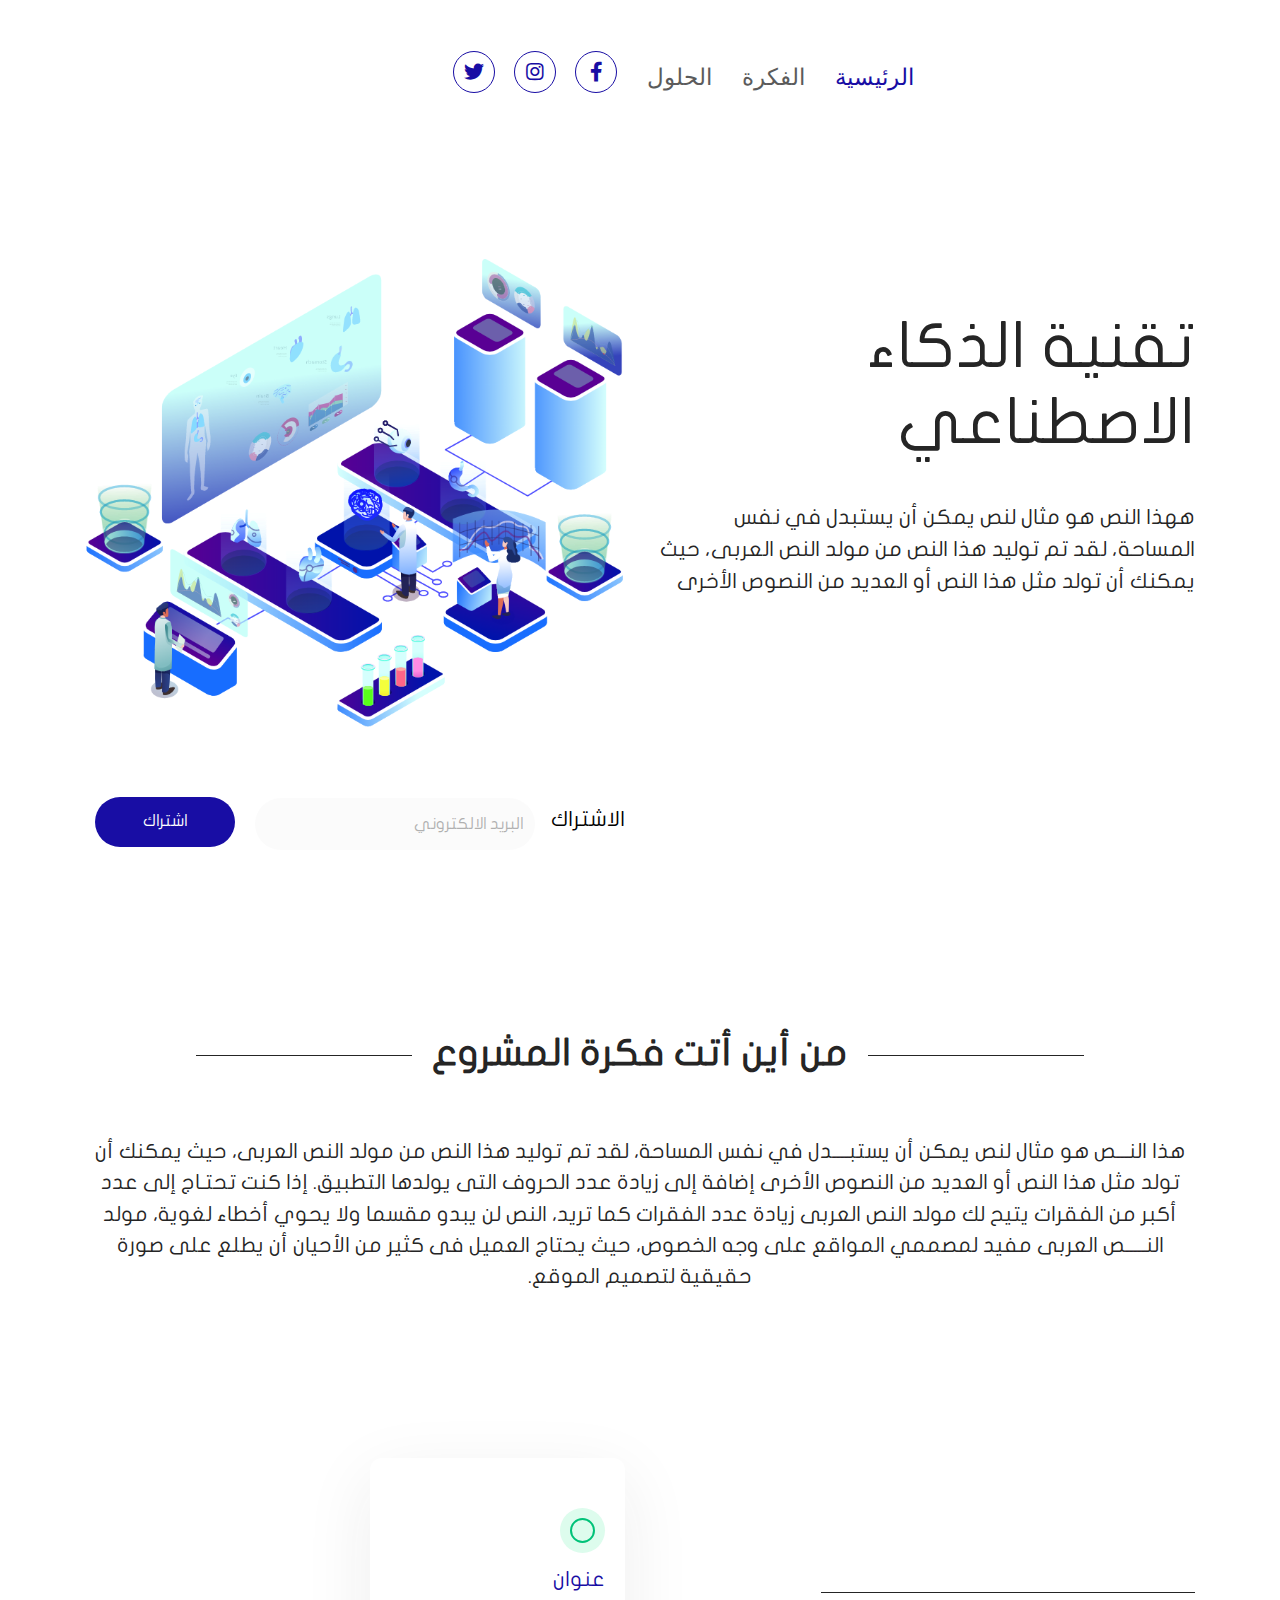
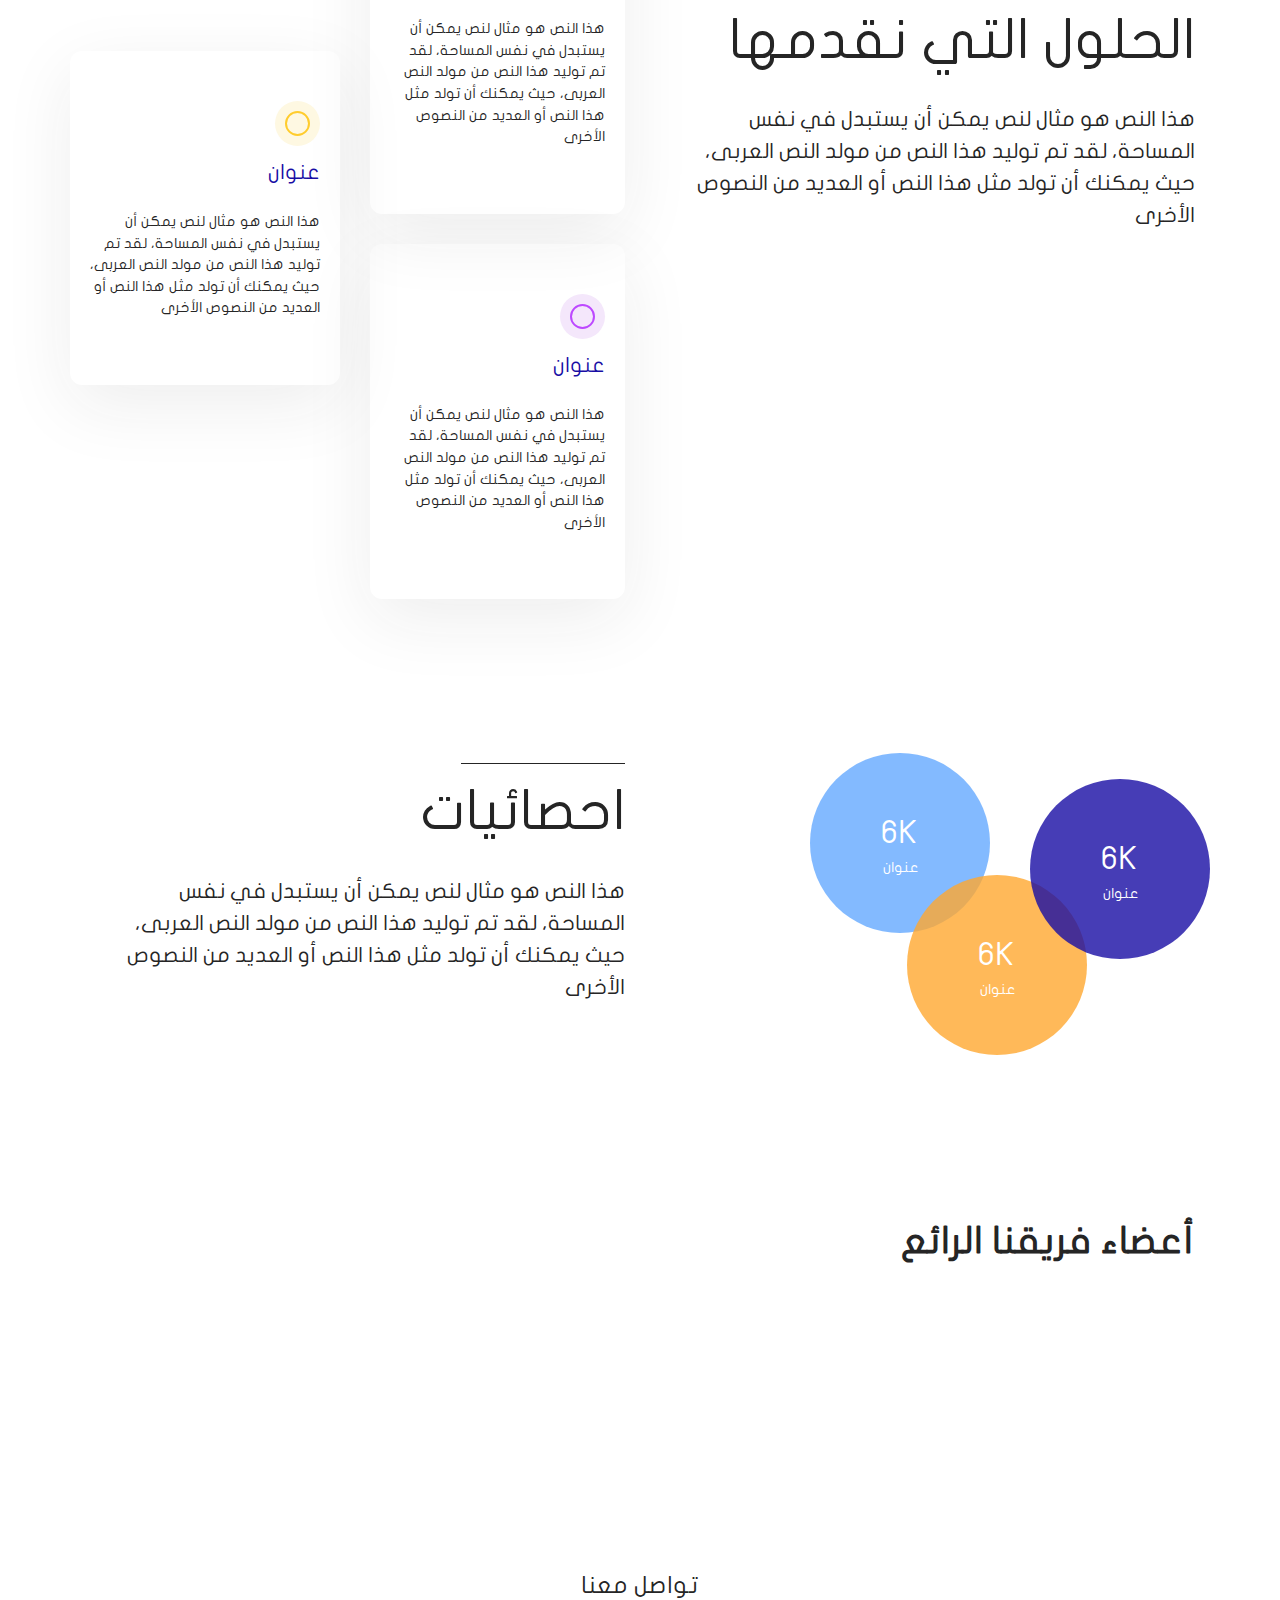
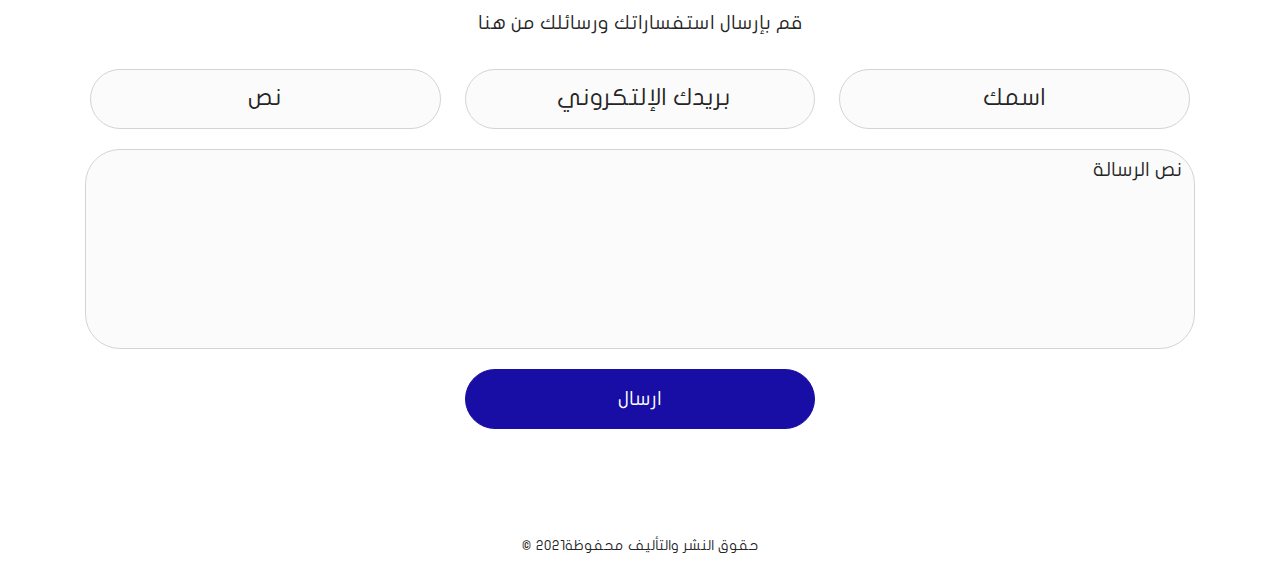
==== index.html @ a1c5e6f7 "upload" ====
<html>

<head>
  <meta charset="utf-8">
  <meta name="viewport" content="width=device-width, initial-scale=1.0">
  <meta name="description" content="">
  <meta name="author" content="">
  <title> الذكاء الاصطناعي </title>
  <link href="assets/css/bootstrap.min.css" rel="stylesheet">
  <link rel="stylesheet" href="https://use.fontawesome.com/releases/v5.5.0/css/all.css">
  <link href='http://fonts.googleapis.com/css?family=Open+Sans:300,400,600,700' rel='stylesheet' type='text/css'>
  <link href="https://cdn.lineicons.com/2.0/LineIcons.css" rel="stylesheet">
  <link href="assets/css/owl.carousel.css" rel="stylesheet">

  <link href="assets/css/style.css" rel="stylesheet">

</head>
<!--/head-->

<body>
  <section class="hero">
    <header>
      <div class="container-fluid">
        <div class="row">
          <div class="col-md-12">
            <nav class="navbar navbar-expand-lg ">
              <a class="navbar-brand logo" href="index.html"> <img src="assets/images/logo.png" alt=""></a>
              <button class="navbar-toggler" type="button" data-toggle="collapse" data-target="#navbarNav"
                aria-controls="navbarNav" aria-expanded="false" aria-label="Toggle navigation">
                <div class="mobileMenu"><i></i><i></i><i></i></div>
              </button>
              <div class="collapse navbar-collapse" id="navbarNav">
                <ul class="navbar-nav">
                  <li class="nav-item active">
                    <a class="nav-link" href="index.html">الرئيسية </a>
                  </li>

                  <li class="nav-item">
                    <a class="nav-link" href="#services"> الفكرة </a>
                  </li>
                  <li class="nav-item">
                    <a class="nav-link" href="#start"> الحلول</a>
                  </li>


                </ul>
                <ul class="socialIcons clearfix">
                  <li class="facebook">
                    <a href="#"><i class="fab fa-facebook-f"></i></a>
                  </li>
                  <li class="insta">
                    <a href="#"><i class="fab fa-instagram"></i></a>
                  </li>
                  <li class="twitter">
                    <a href="#"><i class="fab fa-twitter"></i></a>
                  </li>
                </ul>
              </div>
            </nav>
            </a>
          </div>
        </div>
      </div>
    </header>
    <div class="heroSection">
      <div class="container">
        <div class="row">
          <div class="col-md-6">
            <div class="heroText">
              <h5>تقنية
                الذكاء الاصطناعي</h5>
              <span>ههذا النص هو مثال لنص يمكن أن يستبدل في نفس المساحة، لقد تم توليد هذا النص من مولد النص العربى، حيث
                يمكنك أن تولد مثل هذا النص أو العديد من النصوص الأخرى</span>
            </div>
          </div>
          <div class="col-md-6">
            <div class="heroImg">
              <img src="assets/images/hero.png" alt="">
            </div>
            <div class="subscribeBox">
              <form class="subscribeForm">
                <div class="form-group">
                  <label for="">الاشتراك</label>
                  <input type="email" class="form-control" placeholder="البريد الالكتروني">
                </div>
                <button class="btn subscribeBtn"> اشتراك</button>
              </form>
            </div>
          </div>
        </div>
      </div>

    </div>
  </section>
  <section class="idea" id="idea">
    <div class="container">
      <div class="row">
        <div class="col-md-12 justify-content-centers">
          <h5 class="ideaTitle">
            <span> من أين أتت فكرة المشروع</span>
          </h5>
          <p> هذا النـــص هو مثال لنص يمكن أن يستبــــدل في نفس المساحة، لقد تم توليد هذا النص من مولد النص العربى، حيث
            يمكنك أن تولد مثل هذا النص أو العديد من النصوص الأخرى إضافة إلى زيادة عدد الحروف التى يولدها التطبيق.
            إذا كنت تحتـاج إلى عدد أكبر من الفقرات يتيح لك مولد النص العربى زيادة عدد الفقرات كما تريد، النص لن يبدو
            مقسما
            ولا يحوي أخطاء لغوية، مولد النـــــص العربى مفيد لمصممي المواقع على وجه الخصوص، حيث يحتاج العميل فى كثير من
            الأحيان أن يطلع على صورة حقيقية لتصميم الموقع.</p>
        </div>
      </div>
    </div>
  </section>
  <section class="solutions" id="solutions">
    <div class="container">
      <div class="row">
        <div class="col-md-6">
          <div class="sectionTitle">
            <h4> <span>الحلول التي نقدمها</span> </h4>
            <p>هذا النص هو مثال لنص يمكن أن يستبدل في نفس المساحة، لقد تم توليد هذا النص من مولد النص العربى، حيث يمكنك
              أن تولد مثل هذا النص أو العديد من النصوص الأخرى</p>
          </div>

        </div>
        <div class="col-md-6">
          <div class="row">
            <div class="col-lg-6 col-md-12">
              <div class="solBox">
                <div class="solIcon green">
                  <span></span>
                </div>
                <h4>عنوان</h4>
                <p>هذا النص هو مثال لنص يمكن أن يستبدل في نفس المساحة، لقد تم توليد هذا النص من مولد النص العربى، حيث
                  يمكنك
                  أن تولد مثل هذا النص أو العديد من النصوص الأخرى</p>
              </div>
            </div>
            <div class="col-lg-6 col-md-12">
              <div class="solBox  margin">
                <div class="solIcon yellow">
                  <span></span>
                </div>
                <h4>عنوان</h4>
                <p>هذا النص هو مثال لنص يمكن أن يستبدل في نفس المساحة، لقد تم توليد هذا النص من مولد النص العربى، حيث
                  يمكنك
                  أن تولد مثل هذا النص أو العديد من النصوص الأخرى</p>
              </div>
            </div>
            <div class="col-lg-6 col-md-12">
              <div class="solBox">
                <div class="solIcon purple">
                  <span></span>
                </div>
                <h4>عنوان</h4>
                <p>هذا النص هو مثال لنص يمكن أن يستبدل في نفس المساحة، لقد تم توليد هذا النص من مولد النص العربى، حيث
                  يمكنك
                  أن تولد مثل هذا النص أو العديد من النصوص الأخرى</p>
              </div>
            </div>
          </div>
        </div>
      </div>
    </div>
  </section>

  <section class="statistics" id="statistics">
    <div class="container">
      <div class="row">
        <div class="col-md-6">
          <div class="statistCircle blue">
            <div class="content">
              <p>6K</p>
              <span>عنوان</span>
            </div>
          </div>
          <div class="statistCircle yellow">
            <div class="content">
              <p>6K</p>
              <span>عنوان</span>
            </div>
          </div>
          <div class="statistCircle blue2">
            <div class="content">
              <p>6K</p>
              <span>عنوان</span>
            </div>
          </div>
        </div>
        <div class="col-md-6">
          <div class="sectionTitle">
            <h4> <span> احصائيات </span> </h4>
            <p>هذا النص هو مثال لنص يمكن أن يستبدل في نفس المساحة، لقد تم توليد هذا النص من مولد النص العربى، حيث يمكنك
              أن تولد مثل هذا النص أو العديد من النصوص الأخرى</p>
          </div>
        </div>
      </div>
    </div>
  </section>
  <section class="ourTeam">
    <div class="container">
      <div class="row">
        <div class="col-md-12">
          <h4>أعضاء فريقنا الرائع</h4>
          <div class="ourTeamSlider owl-carousel">
            <figure>
              <img src="assets/images/man.png" alt="">
              <figcaption>
                <a href="#">
                  <h5> اسم العضو</h5>
                  <span>هنا المسمى الوظيفي</span>
                </a>
              </figcaption>
              <figcaption>
                <a href="#">
                  <h5> اسم العضو</h5>
                  <span>هنا المسمى الوظيفي</span>
                </a>
              </figcaption>
              <figcaption>
                <a href="#">
                  <h5> اسم العضو</h5>
                  <span>هنا المسمى الوظيفي</span>
                </a>
              </figcaption>
              <figcaption>
                <a href="#">
                  <h5> اسم العضو</h5>
                  <span>هنا المسمى الوظيفي</span>
                </a>
              </figcaption>
              <figcaption>
                <a href="#">
                  <h5> اسم العضو</h5>
                  <span>هنا المسمى الوظيفي</span>
                </a>
              </figcaption>
            </figure>
            </figure>
          </div>
        </div>
      </div>
    </div>
  </section>
  <section class="partners">
    <div class="container">
      <div class="row">
        <div class="col-md-12">
          <div class="partnersslider owl-carousel">
            <div class="partnersItem">
              <img src="assets/images/logo 1.png" alt="">
            </div>
            <div class="partnersItem">
              <img src="assets/images/logo 2.png" alt="">
            </div>
            <div class="partnersItem">
              <img src="assets/images/logo 3.png" alt="">
            </div>
            <div class="partnersItem">
              <img src="assets/images/logo 4.png" alt="">
            </div>
            <div class="partnersItem">
              <img src="assets/images/logo 5.png" alt="">
            </div>
          </div>
        </div>
      </div>
    </div>
  </section>
  <section class="contactUs" id="contactUs">
    <div class="container">
      <div class="row">
        <div class="col-md-12">
          <h4>تواصل معنا</h4>
          <p>قم بإرسال استفساراتك ورسائلك من هنا</p>
          <form action="" class="contactForm">
            <div class="form-group halfFormGroup marginForm">
              <input type="text" placeholder="اسمك" class="form-control">
            </div>
            <div class="form-group halfFormGroup  marginForm ">
              <input type="email" placeholder="بريدك الإلتكروني " class="form-control">
            </div>
            <div class="form-group halfFormGroup">
              <input type="text" placeholder="نص" class="form-control">
            </div>
            <div class="form-group">
              <textarea name="" class="form-control">نص الرسالة</textarea>
            </div>
            <button class="sendBtn btn"> ارسال</button>
          </form>
        </div>
      </div>
    </div>
  </section>
  <footer>
    <div class="container">
      <div class="row">

        <div class="col-md-12">
          <div class="copyRights">
            <h3> حقوق النشر والتأليف محفوظة2021 ©
            </h3>
          </div>
        </div>
      </div>
    </div>
  </footer>



  <!--End counter-->
  <script type="text/javascript" src="assets/js/jquery.js"></script>
  <script type="text/javascript" src="assets/js/popper.js"></script>
  <script type="text/javascript" src="assets/js/bootstrap.min.js"></script>
  <script type="text/javascript" src="assets/jS/owl.carousel.js"></script>

  <script type="text/javascript" src="assets/js/main.js"></script>

</body>

</html>
---- assets/css/style.css ----
@font-face{
    font-family:"JFFlatRegular";
    src:url("../fonts/JFFlatRegular.ttf");
}

img{
    width:100%;
}
a{
 text-decoration: none;   
}
a:hover{
    color:black
}
:root{
    --main-color:#180DA4;
    --font-color:#252525;
    --font-famiy:"JFFlatRegular";
}

p{
    font-size:1.3333333333333333em;;

}
ul{
    padding:0;
    margin:0;
}
a:hover{
    text-decoration: none;
}
ul li{
    list-style-type: none;
    margin-bottom:19px;
}
body{
     font-size: 16px;
    background-color: #fff;
    position: relative;
    direction: rtl;
    text-align: right;
    font-family:var(--font-famiy);
    color:var(--font-color);
overflow-x: hidden;
}
.hero{
    background-image:url("../images/heroBg.png") ;
    background-size: contain;
    background-repeat: no-repeat;
    padding-top:40px;
    overflow: hidden;
    padding-bottom:170px;

}
.navbar-brand.logo{
 float:none;
 width:150px;
 margin-left:170px
}

.navbar-expand-lg .navbar-nav .nav-item{
    padding:10px 15px;
}
.navbar-expand-lg .navbar-nav .nav-link{
    font-size:1.4444444444444444em;
    font-family:"DUBAI-REGULAR";
    padding:0;
    color:var(--font-color);
    opacity: .75;

}


.navbar-expand-lg .navbar-nav  .nav-item.active .nav-link{
    font-family:"DUBAI-MEDIUM";
    color:var(--main-color);
    opacity: 1;

}


.navbar {
    padding:0;
}
.navbar-expand-lg .navbar-nav{
    margin-top:10px;
}

.requestBtn:hover{
    background-color: transparent;
    color:white;
transition: all .5s;
}
.heroSection{
    padding-top:135px;
}
.heroText{
    margin-top:50px;;
}
.heroText h5{
    font-size :4em
}
.heroSection{
    position: relative;
}
.socialIcons{
    float:left
}
.socialIcons li{
    display: inline-block;
    width:42px;
    height:42px;
    border-radius: 50%;
    background-color:white;
    border:1px solid var(--main-color);
    margin-right:15px;
    text-align: center;
    transition: all .5s;

}
.socialIcons li a{
    color:var(--main-color);
line-height: 20px;
font-size:20px;
}
.socialIcons li i{
    line-height: 40px;;
}
.socialIcons li:hover{
    background-color: var(--main-color);
    transition: all .5s;
}
.socialIcons li:hover i{
    color:white;
}
.subscribeBox{
    display: flex;
}
 .subscribeBox  label{
    color:black;
    font-size:1.33em;
    display: inline-flex;
    align-self: center;
}
.subscribeBox .form-group{
    display: inline-flex;
}
 .subscribeBox .form-control{
background-color: rgba(218, 218, 218, .12);
border-radius: 35px;
height:52px;
border:0;
color:var(--font-color);
display: inline-block;
width:280;
margin:0 16px;
}

.heroText span{
font-size: 1.3333333333333333em;
margin-top:40px;
display: block;
}
.subscribeBox{
    margin-top:70px;
}
 .subscribeBox .form-control::placeholder{
    color:var(--font-color);
    opacity:.35
}
 .subscribeBox .subscribeBtn{
    background-color:var(--main-color);
    height:50px;
    width:140px;
    border-radius: 5px;
    border:1px solid transparent;
    transition: all .5s;
    font-size:.9999em;
    color:white;
    border-radius: 35px;
    display: inline-block;
    text-align: center;
}
 .subscribeBox .subscribeBtn:hover{
    background-color: white;
    color:var(--main-color);
    transition: all .5s;;
    border:1px solid var(--main-color);

}
.idea{
    padding-bottom: 150px;
    text-align: center;
}
.ideaTitle{
    position: relative;
    text-align: center;
    margin:auto;
    font-size:2.3333333333333335em;
    font-weight: bold;
    border-bottom:1px solid var(--font-color);
    width: 80%;;
    line-height: 0.1em;
}
.ideaTitle span{
    background:#fff; 
    padding:0 20px; 
}
.idea p{
    font-size:1.3em;
    margin-top:80px;
}
.sectionTitle{
    position: relative;
    padding-left:20px;
}
.sectionTitle h4 {
    margin-bottom:30px;

}

.sectionTitle h4 span{
    font-size:2.3em;
    position: relative;
}
.sectionTitle h4 span:before{
position: absolute;
content:"";
height:1px  ;
background-color: var(--font-color);;
width:80%;
top:-20px;
right:0;
}
.solutions{
    position: relative;
    padding-bottom:150px;
}
.solutions .sectionTitle{
    margin-top:150px;
}
.solBox{
    padding:50px 20px;
    box-shadow: 0 20px 70px rgba(37, 37, 37, .08);
    border-radius: 12PX;;
    margin-bottom: 30px;;
}
.solBox.margin{
    position: absolute;
    top:50%;
}
.solIcon {
    width:45px;
    height:45px;
    border-radius: 50%;
    padding:10px;
}
.solIcon span{
    display: block;
    border:2px solid transparent;
    width:100%;
    height:100%;
    border-radius: 50%;;
}
.solIcon.green{
    background-color: #DDFCED;
}

.solIcon.green span{
    border-color:#00C278;
}
.solIcon.yellow{
background-color: #FEF8E2;
}
.solIcon.yellow span{
border-color: #FFCC2D;;
}
.solIcon.purple{
    background-color: #F4E7FB;
    }
    .solIcon.purple span{
    border-color:#BD49FF;
    }
.solBox h4{
color:var(--main-color);
margin-bottom: 25px;
font-size: 1.3em;
MARGIN-TOP:15PX;
}
.solBox p{
    font-size:.9em
}
.statistCircle{
    width:180px;
    height:180px;
    border-radius: 50%;
    display: flex;
    text-align: center;
    align-items: center;
    justify-content: center;
    position: absolute;

}
.statistCircle p{
    font-size: 2em;
    color:white;
    margin:0;;
}
.content{
    align-self: center;
}
.statistCircle span{
    font-size: .9em;
    color:white;
}
.statistCircle.blue{
    background-color: rgba(100, 169, 255, .8);
    right: 220px;
    top: -26px;
}
.statistCircle.yellow{
    background-color: rgba(255, 167, 47, .8);
    top: 96px;
    right: 123px;
}
.statistCircle.blue2{
    background-color:rgba(24, 13, 164, .8);
    top:0;
    right:0;
}
.ourTeam{
    padding:200px 0 75px;
}
.ourTeam h4{
    font-size:2.3em;
    font-weight: bold;;
}
figure{
    position: relative;
    width:100%;
    height:300px;
    overflow: hidden;
    cursor: pointer;
}

figcaption{
    position: absolute;

    background-color: rgba(24, 13, 164, .3);
    top:10%;
    left:10%;
    right:10%;
    bottom:10%;
    display: none;
    padding:10px;
    transition: all .5s;;

}
figcaption a{
    align-self: flex-end;
    color:white;
}
figcaption:hover a{
    color:white
}
figcaption h5{
    font-size:1.3em
}
figcaption span{
    margin-top:10px;
    font-size:.99em
}
figure:hover figcaption{
    display: flex;
    transition: all .5s;;
    top:0;
    left:0;
    right:0;
    bottom:0;
    width:100%;
    height: 100%;
}
figure img{
    height: 100%;
    width:auto;;
}

.ourTeamSlider{
    margin-top:100px;
}
.ourTeamSlider .owl-nav{
    position: absolute;

}
.partners{
    padding:75px 0;
}
.contactUs{
    padding:75px 0;
    text-align: center;
}
.contactForm {
    text-align: center;
}
.contactForm .form-group{
    margin-bottom:15px;
}
.contactForm .form-group.halfFormGroup{
    width:31.6%;
    display: inline-block;
}
.contactForm .form-group.halfFormGroup.marginForm{
    margin-left:20px;
}
.contactForm .form-group{
    margin-bottom:20px;
}
.contactForm .form-control{
    background-color:rgba(218, 218, 218, .12);
    border-radius: 35px;
    height:60px;
    font-size: 1.2222222222222223em;
    color:var(--sub-font-color);
    
}
.contactForm .form-control::placeholder{
    font-size: 1.2222222222222223em;
    color:var(--sub-font-color);
    text-align: center;
}
.contactForm textarea.form-control{
    height:200px;
    resize: none;
}
.sendBtn{
    border:1px solid var(--main-color);

    font-size:1.2222222222222223em;
    transition: all .5s;;
    background-color:var(--main-color);
    height:60px;
    color:white;
    width:350px;
    border-radius: 35px;;

    
}
.sendBtn:hover{
    background-color:white;
    transition: all .5s;
    color:var(--main-color)
}

.contactUs h5{
    font-size:1.8em;
    color:var(--font-color);
    margin-bottom:13px;
    font-weight: bold;
    margin-bottom: 15px;;
}
.contactUs p{
    color:var(--font-color);
    font-size:1.2em;
    margin-bottom: 32px;;
}
.sendMessage.btn{
    margin-top:50px;
    background-color:var(--main-color);
    border:1px solid var(--main-color);
    color:white;
    font-size:.77777777em;
    width:210px;
    height: 55px;
    line-height: 45px;
    transition: all .5s;

}
.sendMessage.btn:hover{
    background-color: transparent;
    color:var(--main-color);
}
.contactText p{
    color:var(--sub-font-color);
    font-size:.888em;
    margin-bottom:50px;
    transition: all .5s;
}
footer{
    background-color: var(--background-color);
    padding:17px 0;

}
.copyRights h3{
    text-align: center;
    font-size:.8888em;
    color:var(--sub-font-color);
}

.scrollNav {
    top: 0 !important;
    z-index: 999999999999;
    animation-duration: .5s;
    background: white;
    position: fixed !important;
    box-shadow: rgba(0, 0, 0, 0.1) 2px 3px 20px 3px;
    transition: 1s all;
    left: 0;
    width:100%;
    right:0;
    padding:10px 0;
    transition: all .5s;;
    animation:sticky;
}
.btn{
    line-height: 29px;
}
.counterSec{
    text-align: center;
    margin-top:50px;

}

.counterSec span{
    font-size:2.2222em;
    color:var(--font-color)
}
.counterSec p{
    font-size:.999999em;
    color:var(--sub-font-color)

}
@media(min-width:300px) and (max-width:767px){
    body{
        font-size:12px
    }
    .owl-carousel .owl-stage-outer{
    overflow: hidden;
}
    .heroImg img{
        width:100%;
        height: auto;
    }
    .hero{
        padding:20px 0;
        background-image:none;
        background-image: linear-gradient(45deg ,#426CD9,#284BA6);
    }
    .heroImg{
        margin-top:0;
    
    }
    .contactBtn{
        width:100%;
    float: none;
    }

    
    .navbar-expand-lg .navbar-nav .nav-link:before{
        display:none;
    }
    .subscribeBtn{
        width: 113px;
    }
    .formBG{
        width:100%;
    }
    .contactForm{
        margin-top:50px;
    }
.services{
    padding:50px 0;
}
.sectionTitle{
    margin-bottom:50px;
}
.aboutUs .container{
    padding:50px 20px;
    border-radius: 0;;
}
.servicesBox{
    height:auto;
    padding:30px;
}
.marginAbout{
    margin-top: 20px;;
}
.clients{
    padding:50px 0;
}

.sendBtn ,.sendMessage.btn{
    width:100%;
}
.services .container{
    padding:0 15px;
    
}
.startIcon:before{
    display: none;
}
   footer{
       padding:20px 0;
   }
    .socialIcons{
        text-align: right;
        margin-top:20px;
        margin-bottom:20px;
    }
    footer .logo{
        float: none;
    }
    .socialIcons li{
        float: none;
    }
    .requestBtn{
        width:100%;
    }
    .heroText{
        margin-top: 0px;
    }
    button.navbar-toggler {
        position: relative;
        border: none;
        height: 40px;
        width:50px;
        cursor: pointer;
        border-radius: 0;
        opacity: .7;
        border:1px solid white;
        text-align: center;
    }
    .subscribeForm{
width:100%;
margin-bottom:50px;
    }
    .services{
        margin-top:0;
    }
  
    .serviceIcon{
        margin:auto;
        margin-bottom: 20px;;
    }
    .counterSec{
        margin-top:0;
    }
    .servicesBox{
        margin-bottom:20px;
        text-align: center;
    }
    .heroSection .subscribeBox{
        width:100%;
    }
    .startSteps{
        margin-top:50px;
    }
    .mobileMenu i{
        background-color: white;
        border-radius: 2px;
        content: '';
        display: block;
        width: 95%;
        height: 3px;
        margin-bottom:5px
    }
    .mobileMenu i:last-child{
    margin-bottom: 0;;
    }

    .navbar{
        width:100%;
        margin-bottom:20px;
    }
    .nav-link{
        margin-bottom:10px;
        margin-top:10px;
    }
    .navbar{
        width:100%;
        margin-top:20px;
    }
    .heroSection{
        padding-top: 50px;;
    }
    .start {
        padding-top: 50px;
        padding-bottom: 50px;}
.create {
    padding-top: 50px;
    padding-bottom:50px;
}
.contactForm .form-group.halfFormGroup{
    width:100%;
}
.contactUs {
    padding: 50px 0;}
.subscribe{
    padding-bottom: 50px;;
}
}
@media(min-width:768px) and (max-width:1023px){
    body{
        font-size:14px
    }
    .owl-carousel .owl-stage-outer{
        overflow: hidden;
        padding:20px 5;
    }
    .clientBox{
        box-shadow: 0 10px 10px rgba(0, 0, 0, 0.1);
    }
    .aboutUs .container{
padding:50px 20px;
border-radius: 0;;
    }
   .marginAbout{
       margin-top:0;
   }
   .clients{
       padding:50px 0;
   }
   .sectionTitle{
       margin-bottom:20px;
   }
   .services{
    padding:50px 0;
}
.sectionTitle{
    margin-bottom:50px;
}
.aboutUs .container{
    padding:50px 20px;
    border-radius: 0;;
}
footer{
    padding:20px 0;
}

.sectionTitle{
    margin-bottom:50px;
}
.aboutUs .container{
    padding:50px 20px;
    border-radius: 0;;
}
    .hero{
        padding:20px 0;
    }
  
    .socialIcons{
        text-align: center;
    }
    .socialIcons li{
        float: none;
    }
  .marginBox{
      margin-top:0;
  }
    .heroText{
        margin-top: 20px;
    }

    .subscribeBtn{
        width:140px;
    }

    .marginForm{
        margin-left:24px;
    }
    .navbar-expand-lg .navbar-collapse{
        display: flex;
        flex-basis: auto;
         }
        .navbar-toggler{
        
            display: none;
         } 
    .navbar{
        width:100%;
        margin-top:20px;
    }
    .heroSection{
        padding-top: 50px;;
    }
    .start {
        padding-top: 50px;
        padding-bottom: 50px;}
.create {
    padding-top: 50px;
    padding-bottom:50px;
}
.contactForm .form-group.halfFormGroup{
    width:100%;
}
.contactUs {
    padding: 50px 0;}
.subscribe{
    padding-bottom: 50px;;
}
         .navbar-nav {
            display: -ms-flexbox;
            display: flex;}
            .navbar-expand-lg .navbar-nav {
                -ms-flex-direction: row;
                flex-direction: row;
            }
    
}
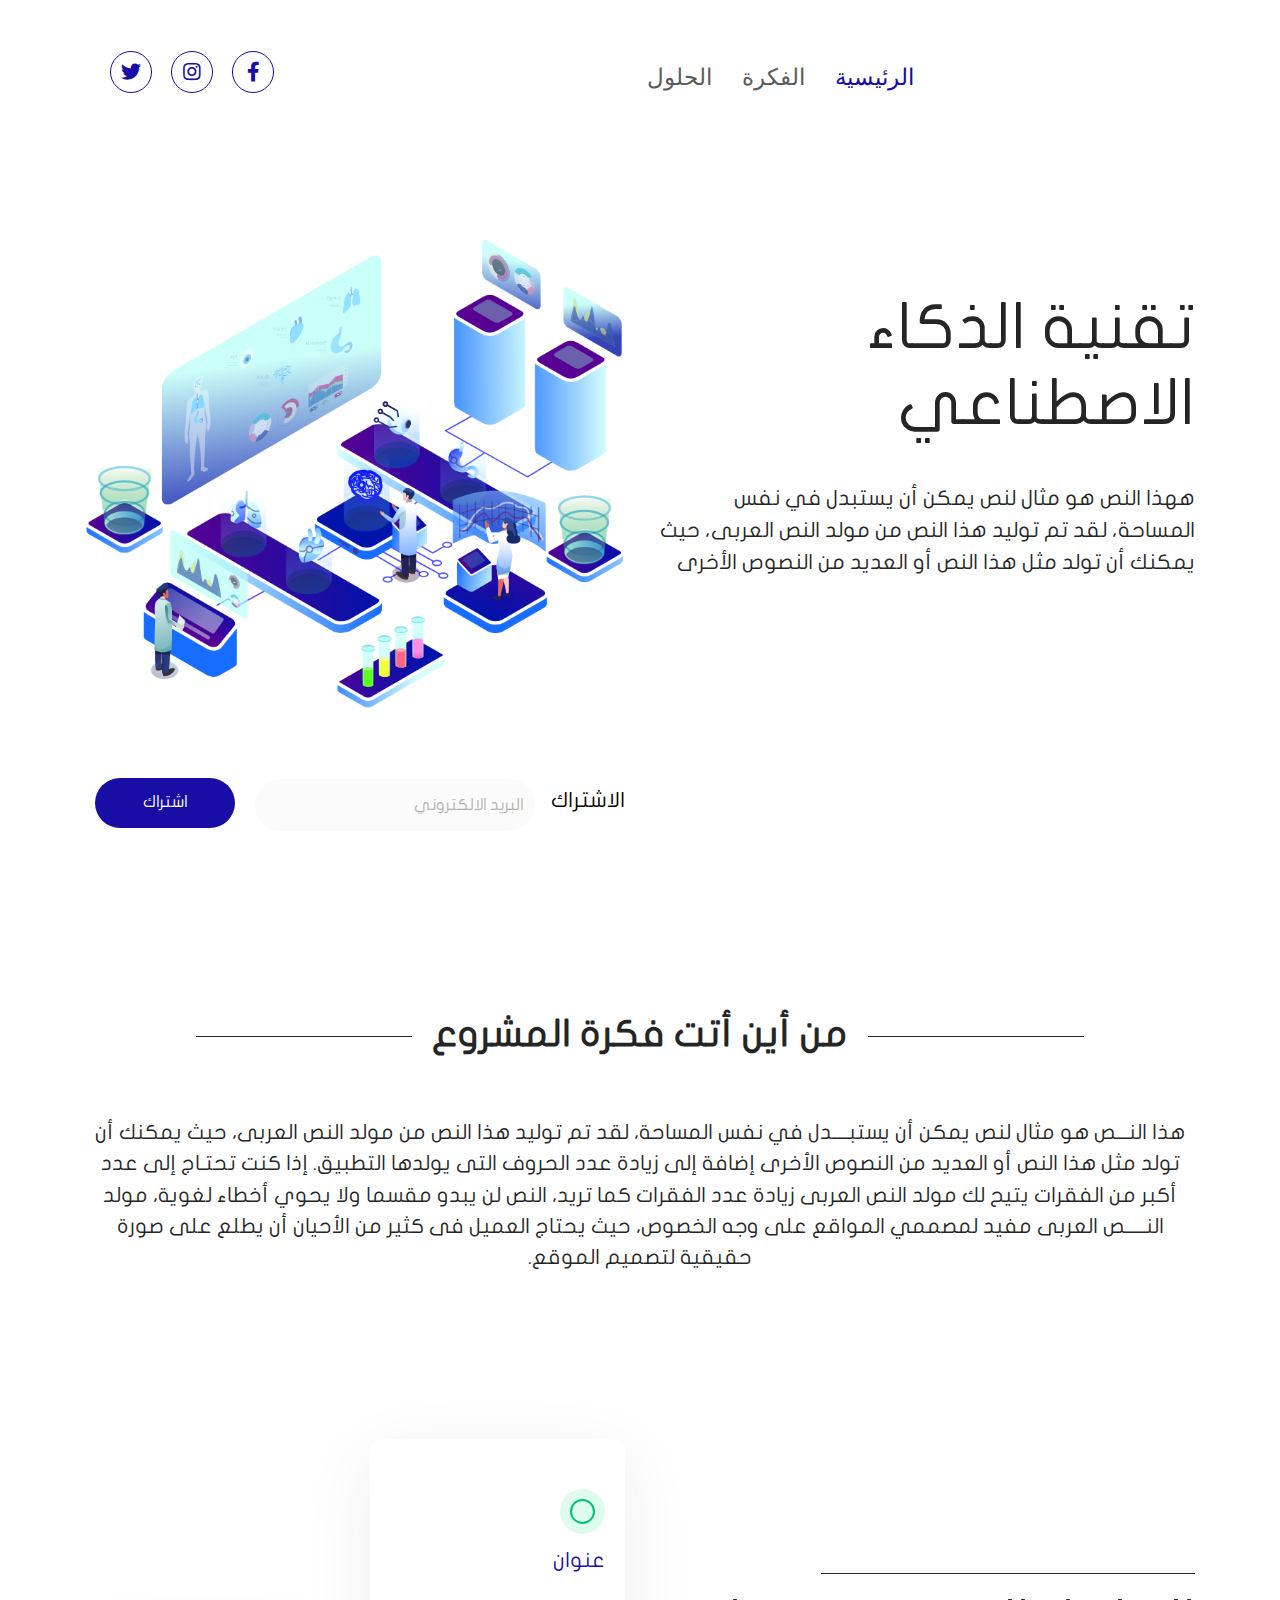
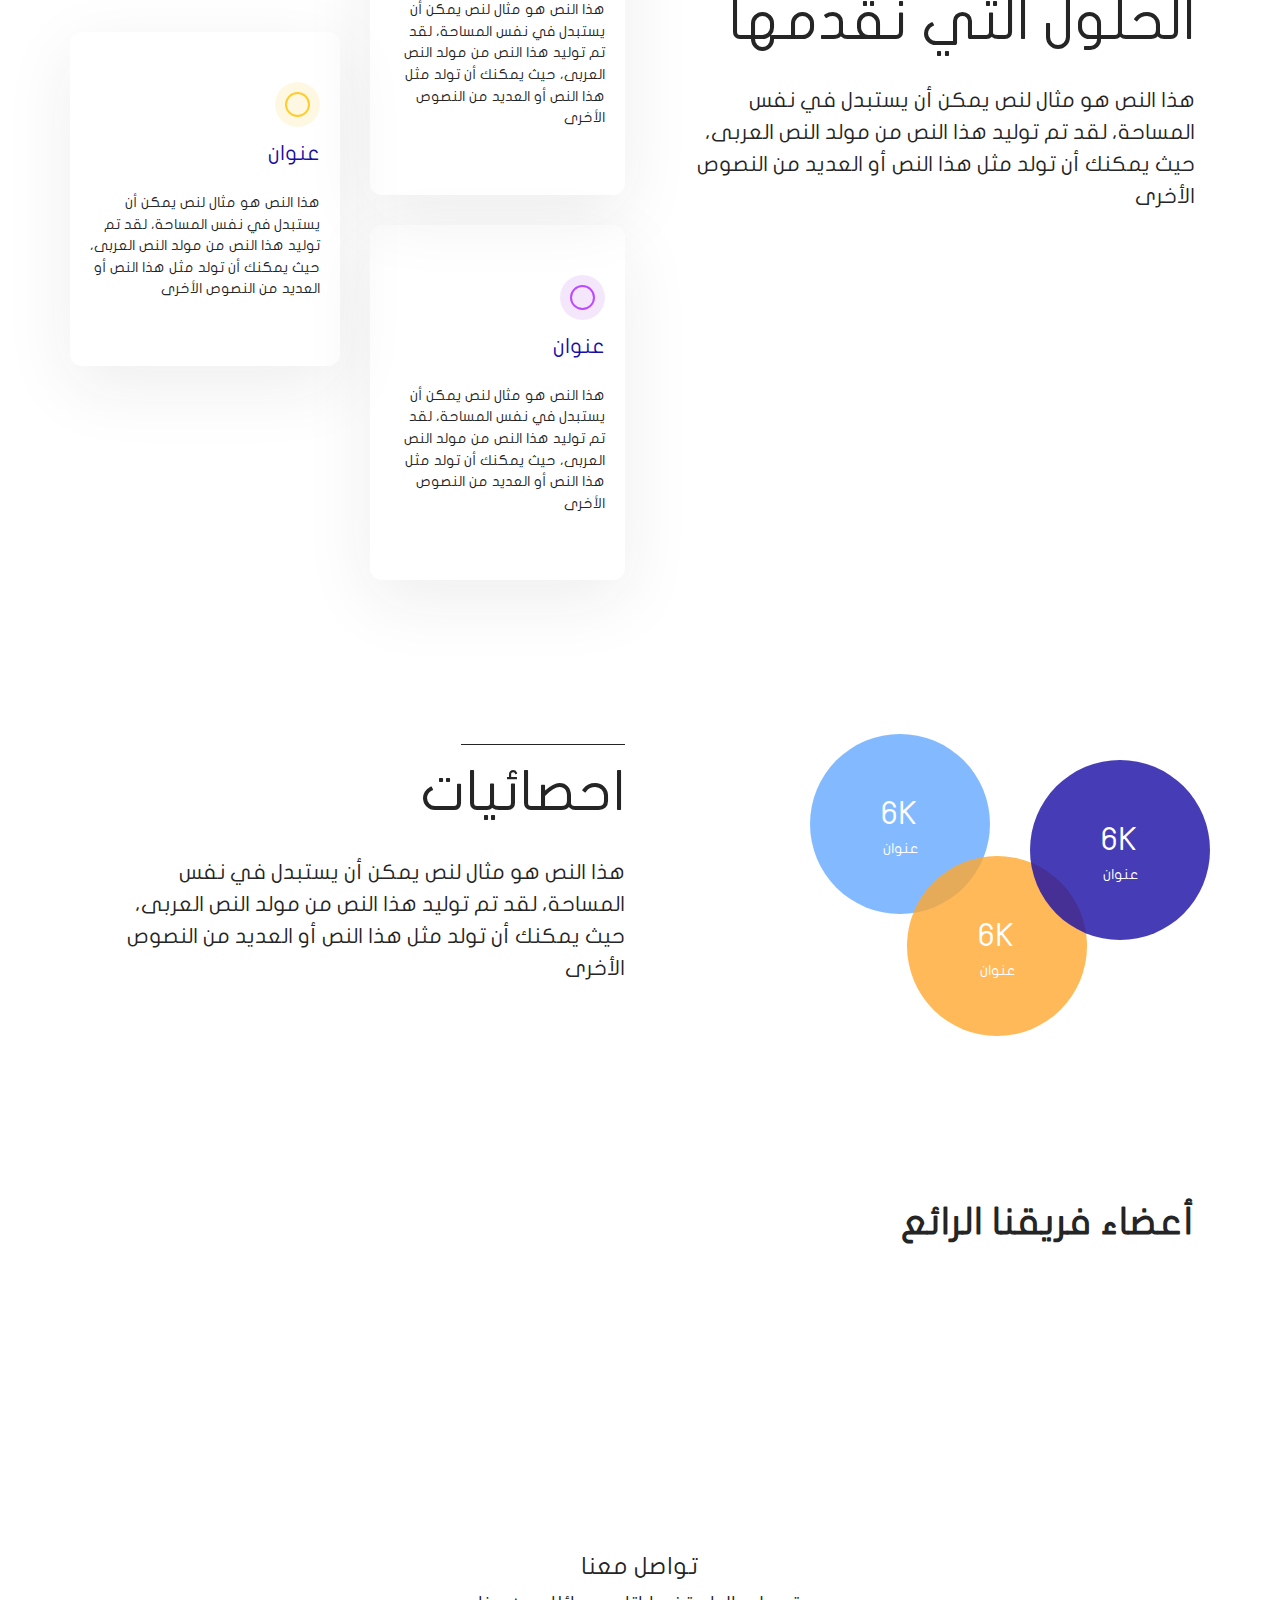
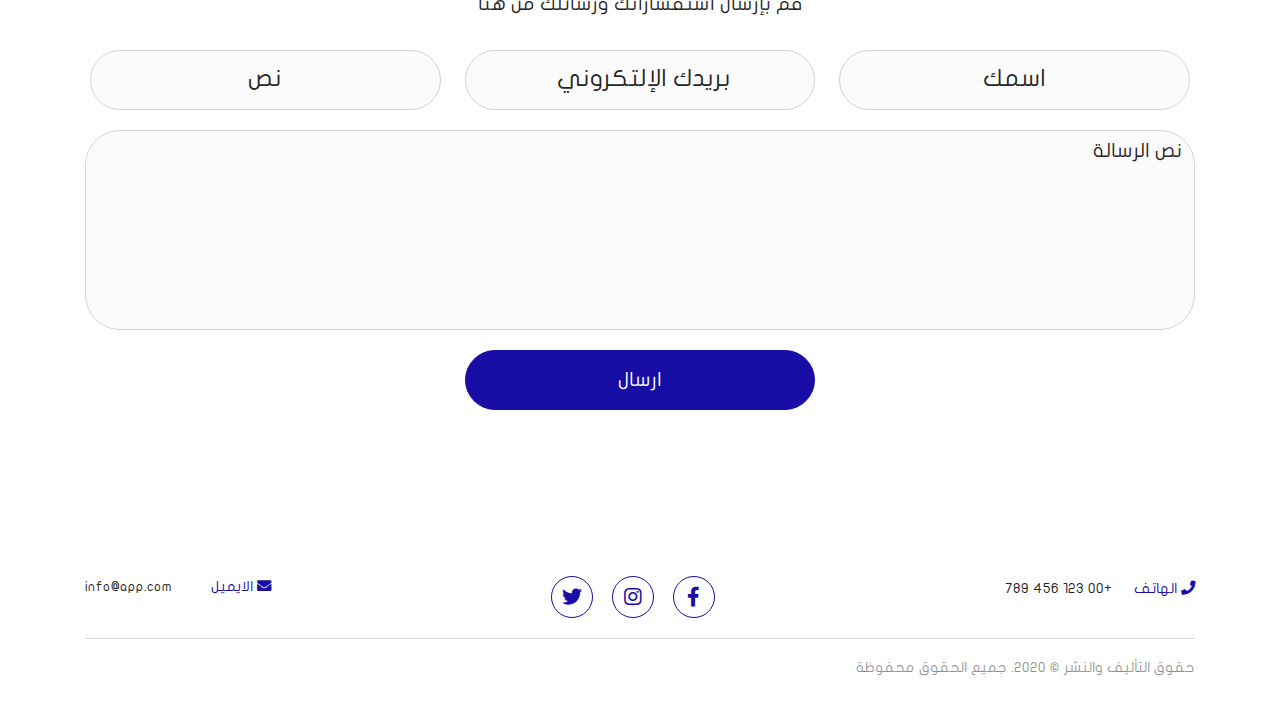
==== commit 6e224348: "responsive" ====
--- a/index.html
+++ b/index.html
@@ -10,6 +10,7 @@
   <link rel="stylesheet" href="https://use.fontawesome.com/releases/v5.5.0/css/all.css">
   <link href='http://fonts.googleapis.com/css?family=Open+Sans:300,400,600,700' rel='stylesheet' type='text/css'>
   <link href="https://cdn.lineicons.com/2.0/LineIcons.css" rel="stylesheet">
+  <link href="assets/css/owl.carousel.min.css" rel="stylesheet">
   <link href="assets/css/owl.carousel.css" rel="stylesheet">
 
   <link href="assets/css/style.css" rel="stylesheet">
@@ -24,7 +25,7 @@
         <div class="row">
           <div class="col-md-12">
             <nav class="navbar navbar-expand-lg ">
-              <a class="navbar-brand logo" href="index.html"> <img src="assets/images/logo.png" alt=""></a>
+              <a class="navbar-brand logo" href="index.html"> الشعار هنا</a>
               <button class="navbar-toggler" type="button" data-toggle="collapse" data-target="#navbarNav"
                 aria-controls="navbarNav" aria-expanded="false" aria-label="Toggle navigation">
                 <div class="mobileMenu"><i></i><i></i><i></i></div>
@@ -204,35 +205,46 @@
               <img src="assets/images/man.png" alt="">
               <figcaption>
                 <a href="#">
-                  <h5> اسم العضو</h5>
-                  <span>هنا المسمى الوظيفي</span>
-                </a>
-              </figcaption>
-              <figcaption>
-                <a href="#">
-                  <h5> اسم العضو</h5>
-                  <span>هنا المسمى الوظيفي</span>
-                </a>
-              </figcaption>
-              <figcaption>
-                <a href="#">
-                  <h5> اسم العضو</h5>
-                  <span>هنا المسمى الوظيفي</span>
-                </a>
-              </figcaption>
-              <figcaption>
-                <a href="#">
-                  <h5> اسم العضو</h5>
-                  <span>هنا المسمى الوظيفي</span>
-                </a>
-              </figcaption>
-              <figcaption>
-                <a href="#">
-                  <h5> اسم العضو</h5>
-                  <span>هنا المسمى الوظيفي</span>
-                </a>
-              </figcaption>
-            </figure>
+                  <h5> اسم العضو</h4>
+                    <span>هنا المسمى الوظيفي</span>
+                </a>
+              </figcaption>
+            </figure>
+            <figure>
+              <img src="assets/images/man.png" alt="">
+              <figcaption>
+                <a href="#">
+                  <h5> اسم العضو</h4>
+                    <span>هنا المسمى الوظيفي</span>
+                </a>
+              </figcaption>
+            </figure>
+            <figure>
+              <img src="assets/images/man.png" alt="">
+              <figcaption>
+                <a href="#">
+                  <h5> اسم العضو</h4>
+                    <span>هنا المسمى الوظيفي</span>
+                </a>
+              </figcaption>
+            </figure>
+            <figure>
+              <img src="assets/images/man.png" alt="">
+              <figcaption>
+                <a href="#">
+                  <h5> اسم العضو</h4>
+                    <span>هنا المسمى الوظيفي</span>
+                </a>
+              </figcaption>
+            </figure>
+            <figure>
+              <img src="assets/images/man.png" alt="">
+              <figcaption>
+                <a href="#">
+                  <h5> اسم العضو</h4>
+                    <span>هنا المسمى الوظيفي</span>
+                </a>
+              </figcaption>
             </figure>
           </div>
         </div>
@@ -292,10 +304,38 @@
   <footer>
     <div class="container">
       <div class="row">
+        <div class="col-md-4">
+      <div class="footersec">
+        <span> <i class="fas fa-phone"> </i> الهاتف</span>
+        <p>+00 123 456 789</p>
+      </div>
+        </div>
+        <div class="col-md-4">
+          <ul class="socialIcons clearfix text-center">
+            <li class="facebook">
+              <a href="#"><i class="fab fa-facebook-f"></i></a>
+            </li>
+            <li class="insta">
+              <a href="#"><i class="fab fa-instagram"></i></a>
+            </li>
+            <li class="twitter">
+              <a href="#"><i class="fab fa-twitter"></i></a>
+            </li>
+          </ul>
+        </div>
+        <div class="col-md-4">
+          <div class="footersec text-left">
+            <span> 
+              <i class="fas fa-envelope"></i>
+              الايميل
+            </span>
+            <p><a href="#">info@app.com</a>   </p>
+          </div>
+        </div>
 
         <div class="col-md-12">
           <div class="copyRights">
-            <h3> حقوق النشر والتأليف محفوظة2021 ©
+            <h3> حقوق التأليف والنشر © 2020. جميع الحقوق محفوظة
             </h3>
           </div>
         </div>
--- a/assets/css/style.css
+++ b/assets/css/style.css
@@ -31,7 +31,6 @@
 }
 ul li{
     list-style-type: none;
-    margin-bottom:19px;
 }
 body{
      font-size: 16px;
@@ -55,7 +54,16 @@
 .navbar-brand.logo{
  float:none;
  width:150px;
- margin-left:170px
+ margin-left:170px;
+ color:white;
+ font-size:30px;
+}
+.scrollNav .navbar-brand.logo{
+    color:var(--main-color);
+    
+}
+.navbar-expand-lg .navbar-nav{
+    width:70%;
 }
 
 .navbar-expand-lg .navbar-nav .nav-item{
@@ -345,7 +353,6 @@
 
 figcaption{
     position: absolute;
-
     background-color: rgba(24, 13, 164, .3);
     top:10%;
     left:10%;
@@ -354,7 +361,6 @@
     display: none;
     padding:10px;
     transition: all .5s;;
-
 }
 figcaption a{
     align-self: flex-end;
@@ -390,7 +396,23 @@
 }
 .ourTeamSlider .owl-nav{
     position: absolute;
-
+    top:-47%;
+    left:0;
+}
+ .owl-carousel.ourTeamSlider .owl-nav button.owl-next, .owl-carousel.ourTeamSlider .owl-nav button.owl-prev{
+    width:45px;
+    height:45px;
+    border-radius: 50%;
+    background-color: rgba(216, 216, 216, .2);
+    margin-right:15px;
+    font-size:25px;
+}
+button:focus{
+    outline:0
+}
+.owl-carousel.ourTeamSlider .owl-nav button.owl-next:hover, .owl-carousel.ourTeamSlider .owl-nav button.owl-prev:hover{
+    background-color: var(--main-color);
+    color:white;
 }
 .partners{
     padding:75px 0;
@@ -486,21 +508,37 @@
     transition: all .5s;
 }
 footer{
-    background-color: var(--background-color);
-    padding:17px 0;
-
+    padding:75px 0 20px;
+}
+.footersec span{
+    color:var(--main-color);
+    font-size:.9em
+}
+.footersec p,.footersec a{
+    display: inline-block;
+    margin-right:18px;
+    font-size:.9em;
+    color:var(--font-color)
+}
+.copyRights{
+    padding:20px 0;
+    border-top:1px solid rgba(37, 37, 37, .2);
+    margin-top:20px;
 }
 .copyRights h3{
-    text-align: center;
     font-size:.8888em;
-    color:var(--sub-font-color);
+    color:rgba(37, 37, 37, .5)
+}
+footer .socialIcons{
+    float:none
 }
 
 .scrollNav {
     top: 0 !important;
     z-index: 999999999999;
     animation-duration: .5s;
-    background: white;
+     background-color: white;
+    ;
     position: fixed !important;
     box-shadow: rgba(0, 0, 0, 0.1) 2px 3px 20px 3px;
     transition: 1s all;
@@ -530,11 +568,18 @@
 
 }
 @media(min-width:300px) and (max-width:767px){
+    .navbar-expand-lg .navbar-nav{
+        width:100%;
+    }
     body{
         font-size:12px
     }
     .owl-carousel .owl-stage-outer{
     overflow: hidden;
+}
+.navbar-brand.logo{
+    margin-left:0;
+    color:var(--main-color)
 }
     .heroImg img{
         width:100%;
@@ -542,51 +587,70 @@
     }
     .hero{
         padding:20px 0;
-        background-image:none;
-        background-image: linear-gradient(45deg ,#426CD9,#284BA6);
     }
     .heroImg{
         margin-top:0;
     
     }
+    .idea{
+        padding:50px 0;
+    }
+    .subscribeBox .subscribeBtn{
+        width:100%;
+    }
     .contactBtn{
         width:100%;
     float: none;
     }
-
-    
+    .ideaTitle span{
+        padding:0;
+    }
+.ideaTitle{
+    width:100%;
+}
+.solBox.margin{
+    position: relative;
+    top:auto
+}
+.statistCircle{
+    width:120px;
+    height:120px;
+    position: relative;
+}
+.solutions{
+    padding-bottom: 50px;;
+}
+.statistCircle.yellow{
+    top: 14px;;
+    right: 100px;
+}
+.statistCircle.blue2 {
+    background-color: rgba(24, 13, 164, .8);
+    top: -149px;
+    right: 0;
+}
+.statistCircle.blue {
+    background-color: rgba(100, 169, 255, .8);
+    right: 192px;
+    top: 100px;
+}
+.ourTeam{
+padding:50px 0;
+}
+.partners{
+    padding:50px 0;
+}
+.footersec{
+    text-align: center !important;
+}
     .navbar-expand-lg .navbar-nav .nav-link:before{
         display:none;
     }
-    .subscribeBtn{
-        width: 113px;
-    }
-    .formBG{
-        width:100%;
-    }
+
     .contactForm{
         margin-top:50px;
     }
-.services{
-    padding:50px 0;
-}
-.sectionTitle{
-    margin-bottom:50px;
-}
-.aboutUs .container{
-    padding:50px 20px;
-    border-radius: 0;;
-}
-.servicesBox{
-    height:auto;
-    padding:30px;
-}
-.marginAbout{
-    margin-top: 20px;;
-}
-.clients{
-    padding:50px 0;
-}
+
 
 .sendBtn ,.sendMessage.btn{
     width:100%;
@@ -602,13 +666,9 @@
        padding:20px 0;
    }
     .socialIcons{
-        text-align: right;
-        margin-top:20px;
-        margin-bottom:20px;
-    }
-    footer .logo{
-        float: none;
-    }
+      float: none;
+    }
+
     .socialIcons li{
         float: none;
     }
@@ -626,36 +686,11 @@
         cursor: pointer;
         border-radius: 0;
         opacity: .7;
-        border:1px solid white;
+        border:1px solid var(--main-color);
         text-align: center;
     }
-    .subscribeForm{
-width:100%;
-margin-bottom:50px;
-    }
-    .services{
-        margin-top:0;
-    }
-  
-    .serviceIcon{
-        margin:auto;
-        margin-bottom: 20px;;
-    }
-    .counterSec{
-        margin-top:0;
-    }
-    .servicesBox{
-        margin-bottom:20px;
-        text-align: center;
-    }
-    .heroSection .subscribeBox{
-        width:100%;
-    }
-    .startSteps{
-        margin-top:50px;
-    }
     .mobileMenu i{
-        background-color: white;
+        background-color: var(--main-color);
         border-radius: 2px;
         content: '';
         display: block;
@@ -694,55 +729,31 @@
 }
 .contactUs {
     padding: 50px 0;}
-.subscribe{
-    padding-bottom: 50px;;
-}
+
 }
 @media(min-width:768px) and (max-width:1023px){
+    .navbar-expand-lg .navbar-nav{
+        width:auto;
+    }
     body{
         font-size:14px
     }
-    .owl-carousel .owl-stage-outer{
-        overflow: hidden;
-        padding:20px 5;
-    }
-    .clientBox{
-        box-shadow: 0 10px 10px rgba(0, 0, 0, 0.1);
-    }
-    .aboutUs .container{
-padding:50px 20px;
-border-radius: 0;;
-    }
-   .marginAbout{
-       margin-top:0;
-   }
-   .clients{
-       padding:50px 0;
-   }
-   .sectionTitle{
-       margin-bottom:20px;
-   }
-   .services{
-    padding:50px 0;
-}
-.sectionTitle{
-    margin-bottom:50px;
-}
-.aboutUs .container{
-    padding:50px 20px;
-    border-radius: 0;;
-}
+
+    .statistCircle{
+        width:150px;
+        height: 150px;;
+    }
+    .statistCircle.blue {
+        right: 179px;}
+        .statistCircle.yellow {
+            top: 63px;
+            right: 110px;}
+
 footer{
     padding:20px 0;
 }
 
-.sectionTitle{
-    margin-bottom:50px;
-}
-.aboutUs .container{
-    padding:50px 20px;
-    border-radius: 0;;
-}
+
     .hero{
         padding:20px 0;
     }
@@ -753,9 +764,7 @@
     .socialIcons li{
         float: none;
     }
-  .marginBox{
-      margin-top:0;
-  }
+
     .heroText{
         margin-top: 20px;
     }
@@ -782,20 +791,17 @@
     .heroSection{
         padding-top: 50px;;
     }
-    .start {
-        padding-top: 50px;
-        padding-bottom: 50px;}
-.create {
-    padding-top: 50px;
-    padding-bottom:50px;
-}
+   
 .contactForm .form-group.halfFormGroup{
     width:100%;
 }
 .contactUs {
     padding: 50px 0;}
-.subscribe{
-    padding-bottom: 50px;;
+.ourTeam{
+    padding:50px 0;
+}
+.partners{
+    padding:30px 0;
 }
          .navbar-nav {
             display: -ms-flexbox;
@@ -804,5 +810,22 @@
                 -ms-flex-direction: row;
                 flex-direction: row;
             }
-    
-}+            .navbar-brand.logo{
+                margin-left:0;
+                margin-right:100px;
+                color:var(--main-color)
+            }
+            .subscribeBox .form-control{
+                width:150px;
+                margin:0 5px;
+            }
+            .subscribeBox .subscribeBtn{
+                width:100px;
+            }
+.idea{
+    padding-bottom:50px;
+}.solBox.margin{
+    position: relative;
+    top:0;
+}
+        }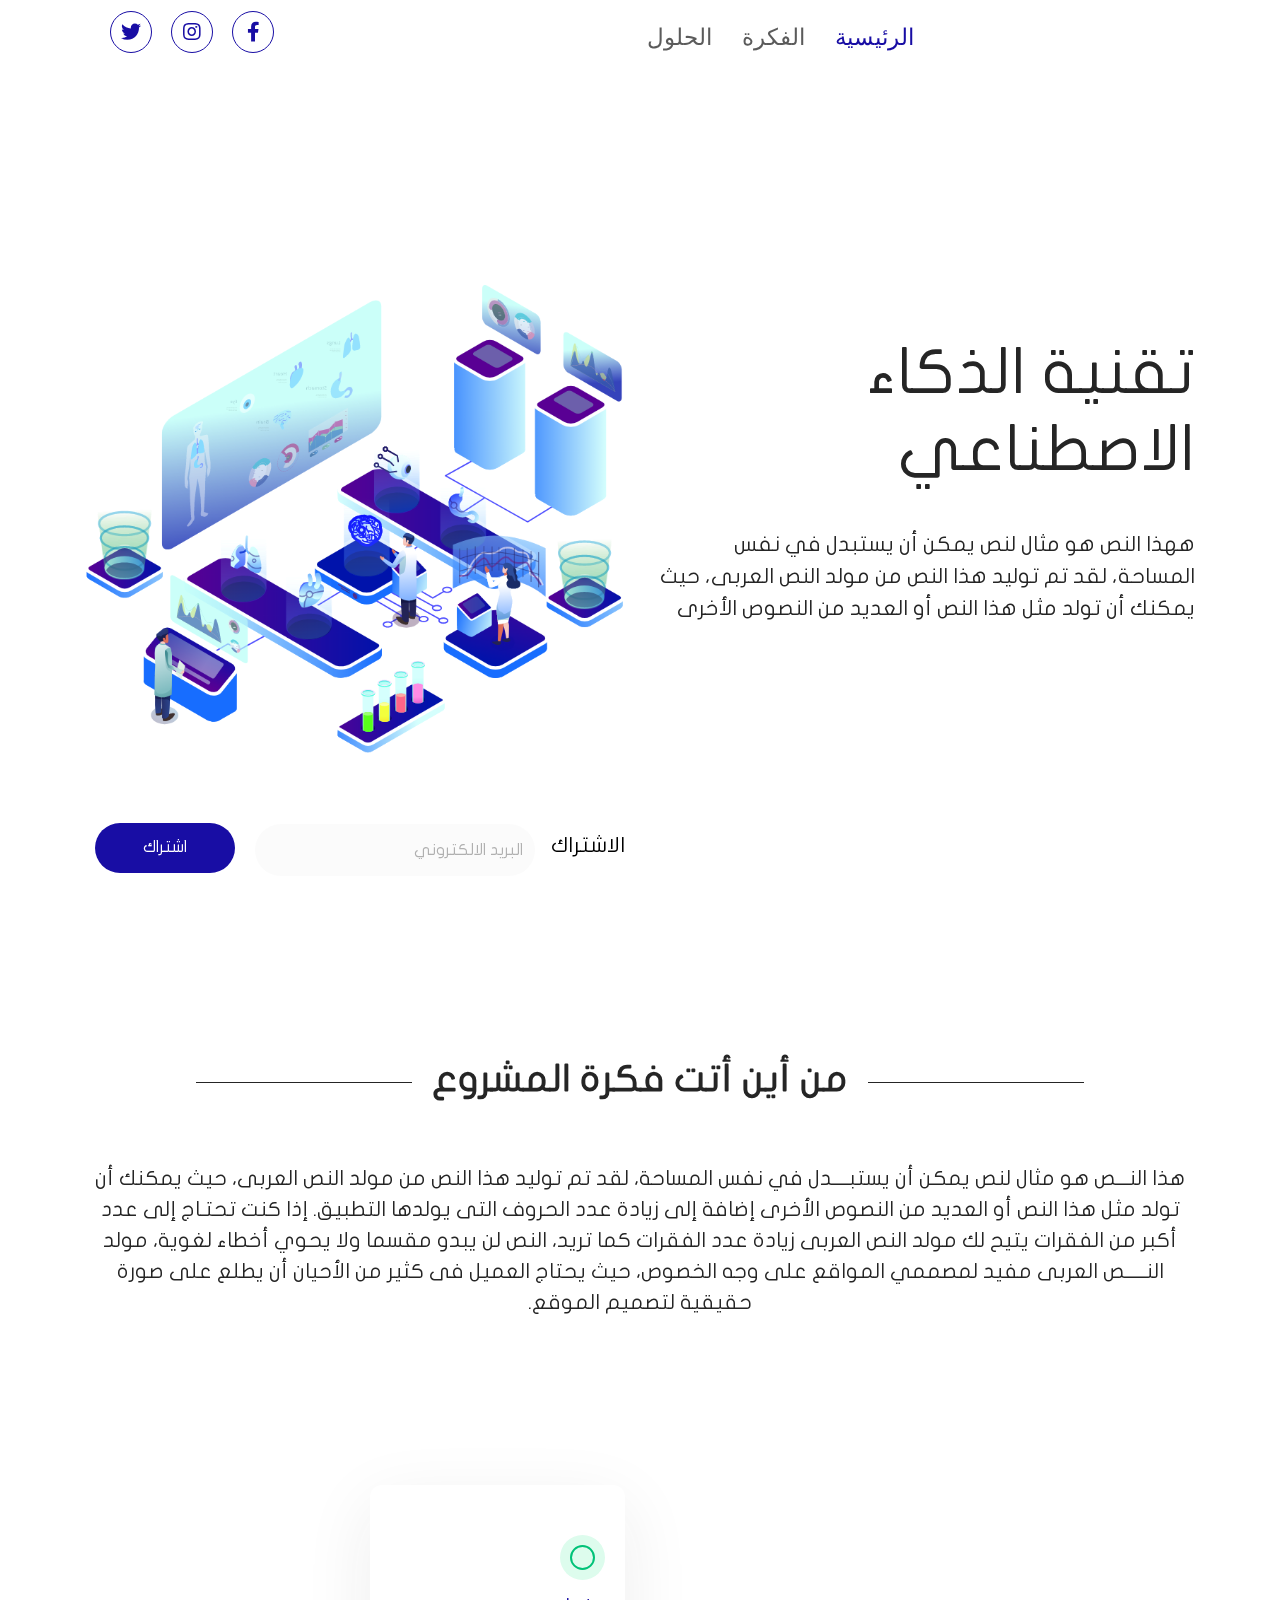
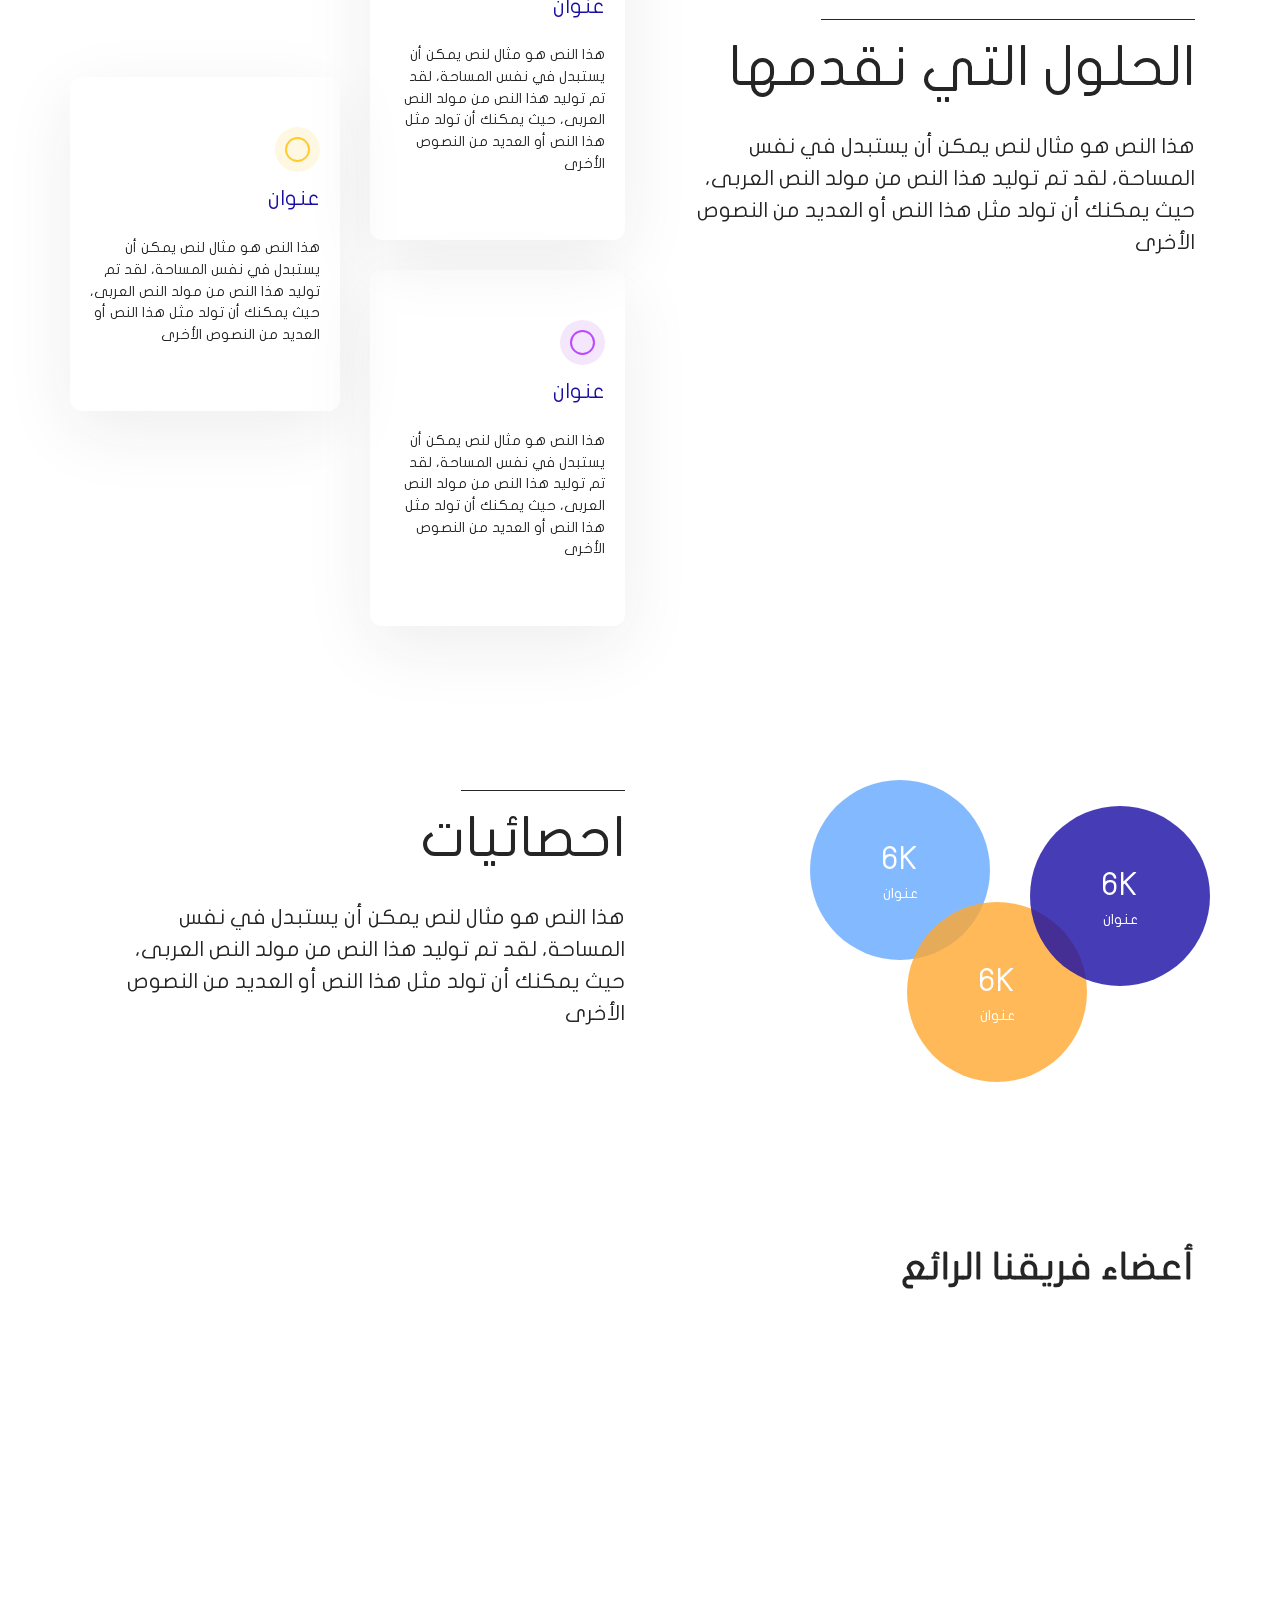
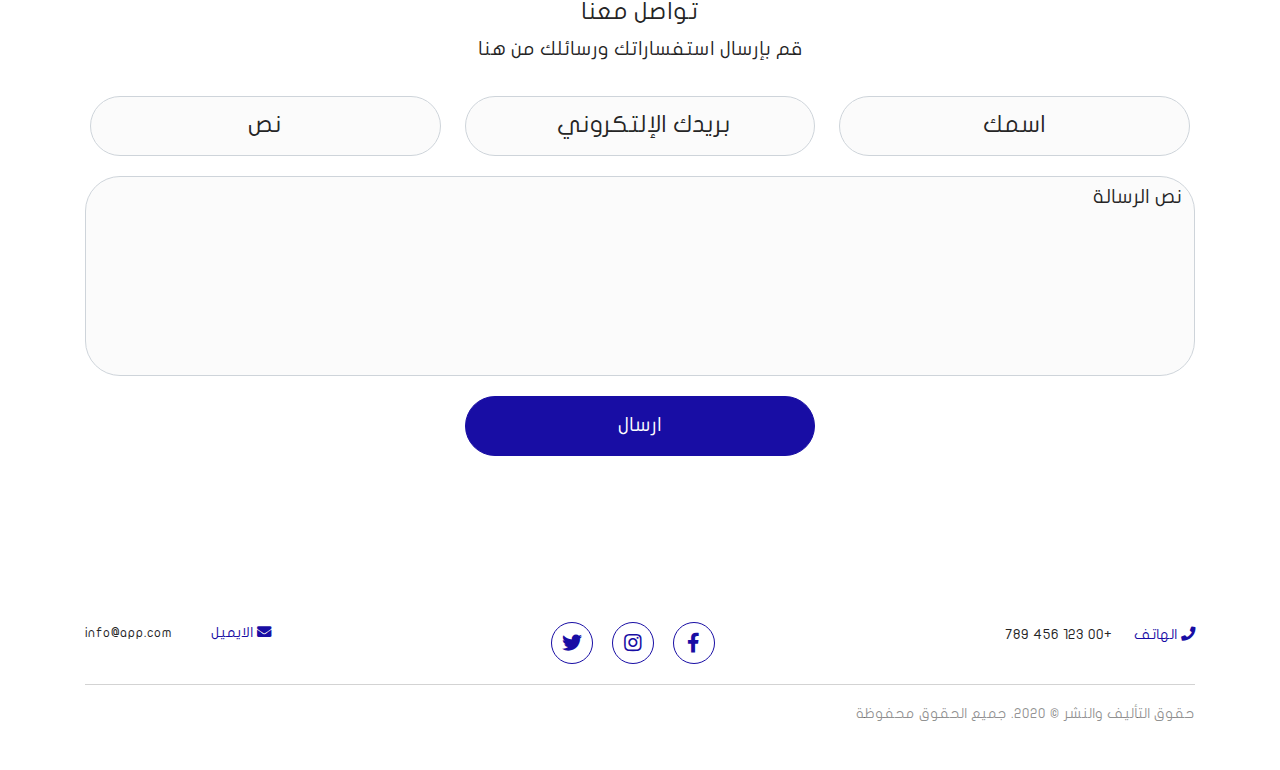
==== commit df89bd6f: "hero" ====
--- a/index.html
+++ b/index.html
@@ -19,50 +19,51 @@
 <!--/head-->
 
 <body>
+  <header>
+    <div class="container-fluid">
+      <div class="row">
+        <div class="col-md-12">
+          <nav class="navbar navbar-expand-lg ">
+            <a class="navbar-brand logo" href="index.html"> الشعار هنا</a>
+            <button class="navbar-toggler" type="button" data-toggle="collapse" data-target="#navbarNav"
+              aria-controls="navbarNav" aria-expanded="false" aria-label="Toggle navigation">
+              <div class="mobileMenu"><i></i><i></i><i></i></div>
+            </button>
+            <div class="collapse navbar-collapse" id="navbarNav">
+              <ul class="navbar-nav">
+                <li class="nav-item active">
+                  <a class="nav-link" href="index.html">الرئيسية </a>
+                </li>
+
+                <li class="nav-item">
+                  <a class="nav-link" href="#services"> الفكرة </a>
+                </li>
+                <li class="nav-item">
+                  <a class="nav-link" href="#start"> الحلول</a>
+                </li>
+
+
+              </ul>
+              <ul class="socialIcons clearfix">
+                <li class="facebook">
+                  <a href="#"><i class="fab fa-facebook-f"></i></a>
+                </li>
+                <li class="insta">
+                  <a href="#"><i class="fab fa-instagram"></i></a>
+                </li>
+                <li class="twitter">
+                  <a href="#"><i class="fab fa-twitter"></i></a>
+                </li>
+              </ul>
+            </div>
+          </nav>
+          </a>
+        </div>
+      </div>
+    </div>
+  </header>
   <section class="hero">
-    <header>
-      <div class="container-fluid">
-        <div class="row">
-          <div class="col-md-12">
-            <nav class="navbar navbar-expand-lg ">
-              <a class="navbar-brand logo" href="index.html"> الشعار هنا</a>
-              <button class="navbar-toggler" type="button" data-toggle="collapse" data-target="#navbarNav"
-                aria-controls="navbarNav" aria-expanded="false" aria-label="Toggle navigation">
-                <div class="mobileMenu"><i></i><i></i><i></i></div>
-              </button>
-              <div class="collapse navbar-collapse" id="navbarNav">
-                <ul class="navbar-nav">
-                  <li class="nav-item active">
-                    <a class="nav-link" href="index.html">الرئيسية </a>
-                  </li>
-
-                  <li class="nav-item">
-                    <a class="nav-link" href="#services"> الفكرة </a>
-                  </li>
-                  <li class="nav-item">
-                    <a class="nav-link" href="#start"> الحلول</a>
-                  </li>
-
-
-                </ul>
-                <ul class="socialIcons clearfix">
-                  <li class="facebook">
-                    <a href="#"><i class="fab fa-facebook-f"></i></a>
-                  </li>
-                  <li class="insta">
-                    <a href="#"><i class="fab fa-instagram"></i></a>
-                  </li>
-                  <li class="twitter">
-                    <a href="#"><i class="fab fa-twitter"></i></a>
-                  </li>
-                </ul>
-              </div>
-            </nav>
-            </a>
-          </div>
-        </div>
-      </div>
-    </header>
+
     <div class="heroSection">
       <div class="container">
         <div class="row">
--- a/assets/css/style.css
+++ b/assets/css/style.css
@@ -21,6 +21,12 @@
 p{
     font-size:1.3333333333333333em;;
 
+}
+header{
+    position:fixed;
+    top: 0;
+    width:100%;
+    height: 90px
 }
 ul{
     padding:0;
@@ -46,7 +52,7 @@
     background-image:url("../images/heroBg.png") ;
     background-size: contain;
     background-repeat: no-repeat;
-    padding-top:40px;
+    padding-top:150px;
     overflow: hidden;
     padding-bottom:170px;
 
@@ -566,6 +572,40 @@
     font-size:.999999em;
     color:var(--sub-font-color)
 
+}
+.smallHero .navbar-expand-lg .navbar-nav{
+width:auto
+}
+.smallHero .navbar-brand.logo{
+    margin-left:100px;
+}
+.smallHero .subscribeBox{
+    margin-top:0;
+    display: inline-block;
+    float: left;
+}
+.smallHero .subscribeForm{
+    margin:0;
+}
+.smallHero .subscribeBox .form-group{
+    margin-bottom: 0;
+}
+.hero.smallHero{
+    padding-top:15px;
+    padding-bottom: 190px;
+    background-size: cover;
+}
+.smallcopyRight.copyRights{
+    padding:0;
+    border-top:0;
+    text-align: center;
+    color:var(--main-color)
+}
+.smallFooter{
+    padding:0;
+}
+.smallContact{
+    padding:0;
 }
 @media(min-width:300px) and (max-width:767px){
     .navbar-expand-lg .navbar-nav{
